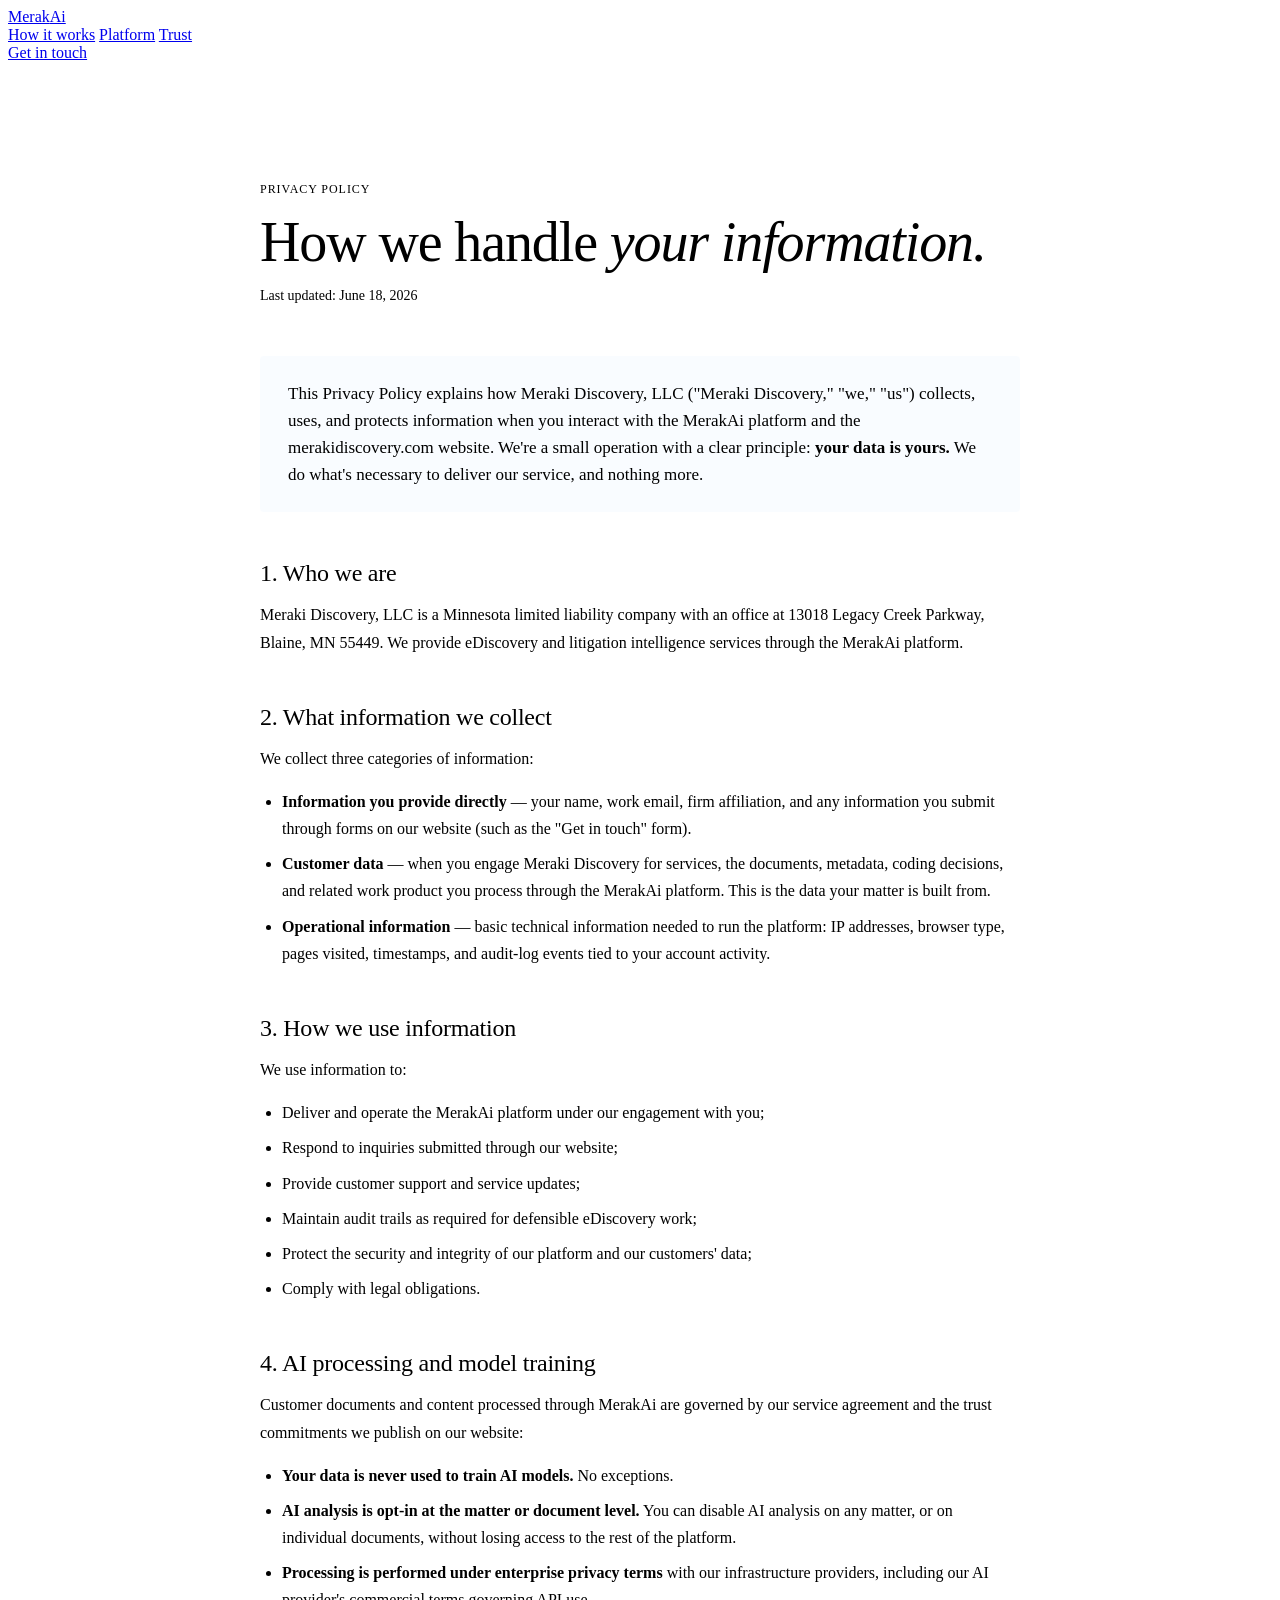
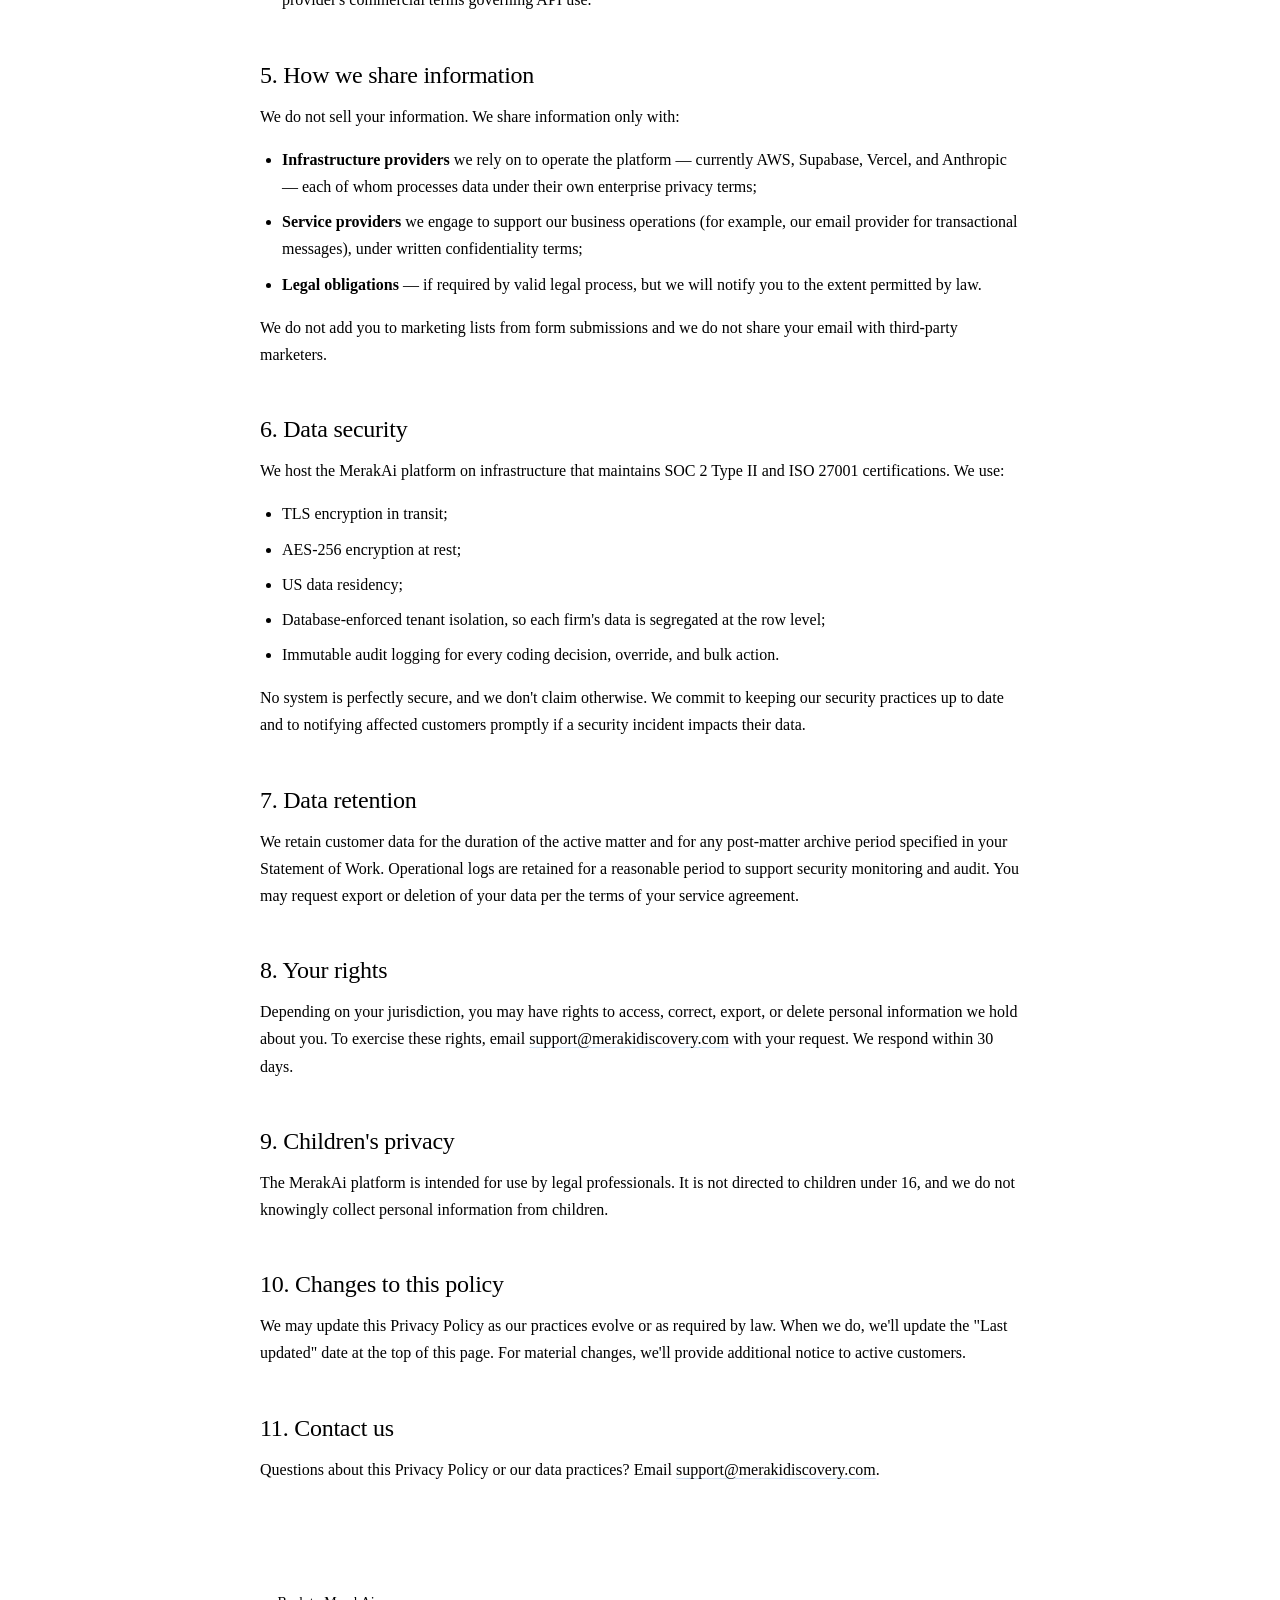
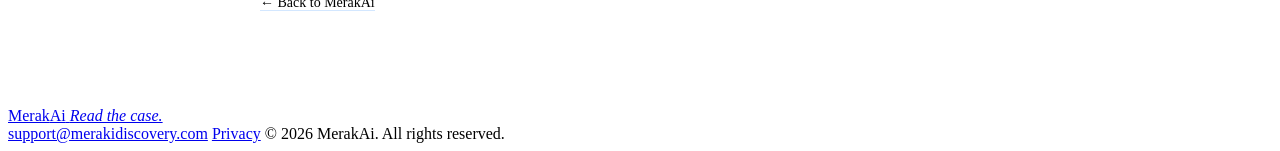
==== public/privacy.html @ 4ba9bc2a "Add files via upload" ====
<!DOCTYPE html>
<html lang="en">
<head>
  <meta charset="UTF-8" />
  <meta name="viewport" content="width=device-width, initial-scale=1.0" />
  <title>Privacy Policy — MerakAi</title>
  <meta name="description" content="MerakAi Privacy Policy — how Meraki Discovery handles your information." />
  <meta name="theme-color" content="#0A0E18" />
  <meta name="robots" content="index, follow" />
  <link rel="icon" type="image/svg+xml" href="/favicon.svg" />
  <link rel="stylesheet" href="/styles.css" />
  <style>
    /* Page-specific styling — keeps consistency with index.html but tunes for long-form */
    .policy {
      max-width: 760px;
      margin: 0 auto;
      padding: 120px 24px 96px;
    }
    .policy-eyebrow {
      font-family: var(--mono);
      font-size: 12px;
      letter-spacing: 0.08em;
      color: var(--text-faint);
      text-transform: uppercase;
      margin-bottom: 16px;
    }
    .policy h1 {
      font-family: var(--display);
      font-size: clamp(40px, 5vw, 56px);
      font-weight: 500;
      letter-spacing: -0.02em;
      line-height: 1.05;
      color: var(--text);
      margin: 0 0 12px;
    }
    .policy h1 em {
      color: var(--blue-bright);
      font-style: italic;
      font-weight: 400;
    }
    .policy .updated {
      font-size: 14px;
      color: var(--text-soft);
      margin-bottom: 48px;
    }
    .policy h2 {
      font-family: var(--display);
      font-size: 24px;
      font-weight: 500;
      letter-spacing: -0.01em;
      color: var(--text);
      margin: 48px 0 14px;
    }
    .policy p {
      font-size: 16px;
      line-height: 1.7;
      color: var(--text-soft);
      margin: 0 0 16px;
      font-weight: 300;
    }
    .policy p strong { color: var(--text); font-weight: 500; }
    .policy ul {
      margin: 0 0 16px;
      padding-left: 22px;
    }
    .policy ul li {
      font-size: 16px;
      line-height: 1.7;
      color: var(--text-soft);
      font-weight: 300;
      margin-bottom: 8px;
    }
    .policy a { color: var(--blue-bright); text-decoration: none; border-bottom: 1px solid rgba(111, 177, 255, 0.3); }
    .policy a:hover { border-bottom-color: var(--blue-bright); }
    .policy .lede {
      font-size: 17px;
      color: var(--text);
      line-height: 1.6;
      margin-bottom: 32px;
      padding: 24px 28px;
      background: rgba(111, 177, 255, 0.04);
      border-left: 2px solid var(--blue-bright);
      border-radius: 4px;
    }
    .policy-footer-back {
      margin-top: 80px;
      padding-top: 32px;
      border-top: 1px solid var(--line);
      font-size: 14px;
    }
  </style>
</head>
<body>

  <!-- ==================== NAV ==================== -->
  <nav class="nav" id="nav">
    <div class="container nav-inner">
      <a href="/" class="nav-brand" aria-label="MerakAi home">
        <span class="brand-merak">Merak</span><span class="brand-ai">Ai</span>
      </a>
      <div class="nav-links">
        <a href="/#how">How it works</a>
        <a href="/#pillars">Platform</a>
        <a href="/#principles">Trust</a>
      </div>
      <a href="/#cta" class="btn btn-primary btn-nav">Get in touch</a>
    </div>
  </nav>

  <!-- ==================== POLICY ==================== -->
  <main class="policy">
    <div class="policy-eyebrow">Privacy Policy</div>
    <h1>How we handle <em>your information.</em></h1>
    <p class="updated">Last updated: June 18, 2026</p>

    <div class="lede">
      This Privacy Policy explains how Meraki Discovery, LLC ("Meraki Discovery," "we," "us") collects, uses, and protects information when you interact with the MerakAi platform and the merakidiscovery.com website. We're a small operation with a clear principle: <strong>your data is yours.</strong> We do what's necessary to deliver our service, and nothing more.
    </div>

    <h2>1. Who we are</h2>
    <p>
      Meraki Discovery, LLC is a Minnesota limited liability company with an office at 13018 Legacy Creek Parkway, Blaine, MN 55449. We provide eDiscovery and litigation intelligence services through the MerakAi platform.
    </p>

    <h2>2. What information we collect</h2>
    <p>
      We collect three categories of information:
    </p>
    <ul>
      <li><strong>Information you provide directly</strong> — your name, work email, firm affiliation, and any information you submit through forms on our website (such as the "Get in touch" form).</li>
      <li><strong>Customer data</strong> — when you engage Meraki Discovery for services, the documents, metadata, coding decisions, and related work product you process through the MerakAi platform. This is the data your matter is built from.</li>
      <li><strong>Operational information</strong> — basic technical information needed to run the platform: IP addresses, browser type, pages visited, timestamps, and audit-log events tied to your account activity.</li>
    </ul>

    <h2>3. How we use information</h2>
    <p>
      We use information to:
    </p>
    <ul>
      <li>Deliver and operate the MerakAi platform under our engagement with you;</li>
      <li>Respond to inquiries submitted through our website;</li>
      <li>Provide customer support and service updates;</li>
      <li>Maintain audit trails as required for defensible eDiscovery work;</li>
      <li>Protect the security and integrity of our platform and our customers' data;</li>
      <li>Comply with legal obligations.</li>
    </ul>

    <h2>4. AI processing and model training</h2>
    <p>
      Customer documents and content processed through MerakAi are governed by our service agreement and the trust commitments we publish on our website:
    </p>
    <ul>
      <li><strong>Your data is never used to train AI models.</strong> No exceptions.</li>
      <li><strong>AI analysis is opt-in at the matter or document level.</strong> You can disable AI analysis on any matter, or on individual documents, without losing access to the rest of the platform.</li>
      <li><strong>Processing is performed under enterprise privacy terms</strong> with our infrastructure providers, including our AI provider's commercial terms governing API use.</li>
    </ul>

    <h2>5. How we share information</h2>
    <p>
      <strong>We do not sell your information.</strong> We share information only with:
    </p>
    <ul>
      <li><strong>Infrastructure providers</strong> we rely on to operate the platform — currently AWS, Supabase, Vercel, and Anthropic — each of whom processes data under their own enterprise privacy terms;</li>
      <li><strong>Service providers</strong> we engage to support our business operations (for example, our email provider for transactional messages), under written confidentiality terms;</li>
      <li><strong>Legal obligations</strong> — if required by valid legal process, but we will notify you to the extent permitted by law.</li>
    </ul>
    <p>
      We do not add you to marketing lists from form submissions and we do not share your email with third-party marketers.
    </p>

    <h2>6. Data security</h2>
    <p>
      We host the MerakAi platform on infrastructure that maintains SOC 2 Type II and ISO 27001 certifications. We use:
    </p>
    <ul>
      <li>TLS encryption in transit;</li>
      <li>AES-256 encryption at rest;</li>
      <li>US data residency;</li>
      <li>Database-enforced tenant isolation, so each firm's data is segregated at the row level;</li>
      <li>Immutable audit logging for every coding decision, override, and bulk action.</li>
    </ul>
    <p>
      No system is perfectly secure, and we don't claim otherwise. We commit to keeping our security practices up to date and to notifying affected customers promptly if a security incident impacts their data.
    </p>

    <h2>7. Data retention</h2>
    <p>
      We retain customer data for the duration of the active matter and for any post-matter archive period specified in your Statement of Work. Operational logs are retained for a reasonable period to support security monitoring and audit. You may request export or deletion of your data per the terms of your service agreement.
    </p>

    <h2>8. Your rights</h2>
    <p>
      Depending on your jurisdiction, you may have rights to access, correct, export, or delete personal information we hold about you. To exercise these rights, email <a href="mailto:support@merakidiscovery.com">support@merakidiscovery.com</a> with your request. We respond within 30 days.
    </p>

    <h2>9. Children's privacy</h2>
    <p>
      The MerakAi platform is intended for use by legal professionals. It is not directed to children under 16, and we do not knowingly collect personal information from children.
    </p>

    <h2>10. Changes to this policy</h2>
    <p>
      We may update this Privacy Policy as our practices evolve or as required by law. When we do, we'll update the "Last updated" date at the top of this page. For material changes, we'll provide additional notice to active customers.
    </p>

    <h2>11. Contact us</h2>
    <p>
      Questions about this Privacy Policy or our data practices? Email <a href="mailto:support@merakidiscovery.com">support@merakidiscovery.com</a>.
    </p>

    <div class="policy-footer-back">
      <a href="/">← Back to MerakAi</a>
    </div>
  </main>

  <!-- ==================== FOOTER ==================== -->
  <footer class="footer">
    <div class="container">
      <div class="footer-grid">
        <a href="/" class="footer-brand">
          <span class="brand-merak">Merak</span><span class="brand-ai">Ai</span>
          <span class="footer-tagline"><em>Read the case.</em></span>
        </a>
        <div class="footer-right">
          <a href="mailto:support@merakidiscovery.com" class="footer-link">support@merakidiscovery.com</a>
          <a href="/privacy.html" class="footer-link">Privacy</a>
          <span class="footer-copy">© 2026 MerakAi. All rights reserved.</span>
        </div>
      </div>
    </div>
  </footer>

</body>
</html>
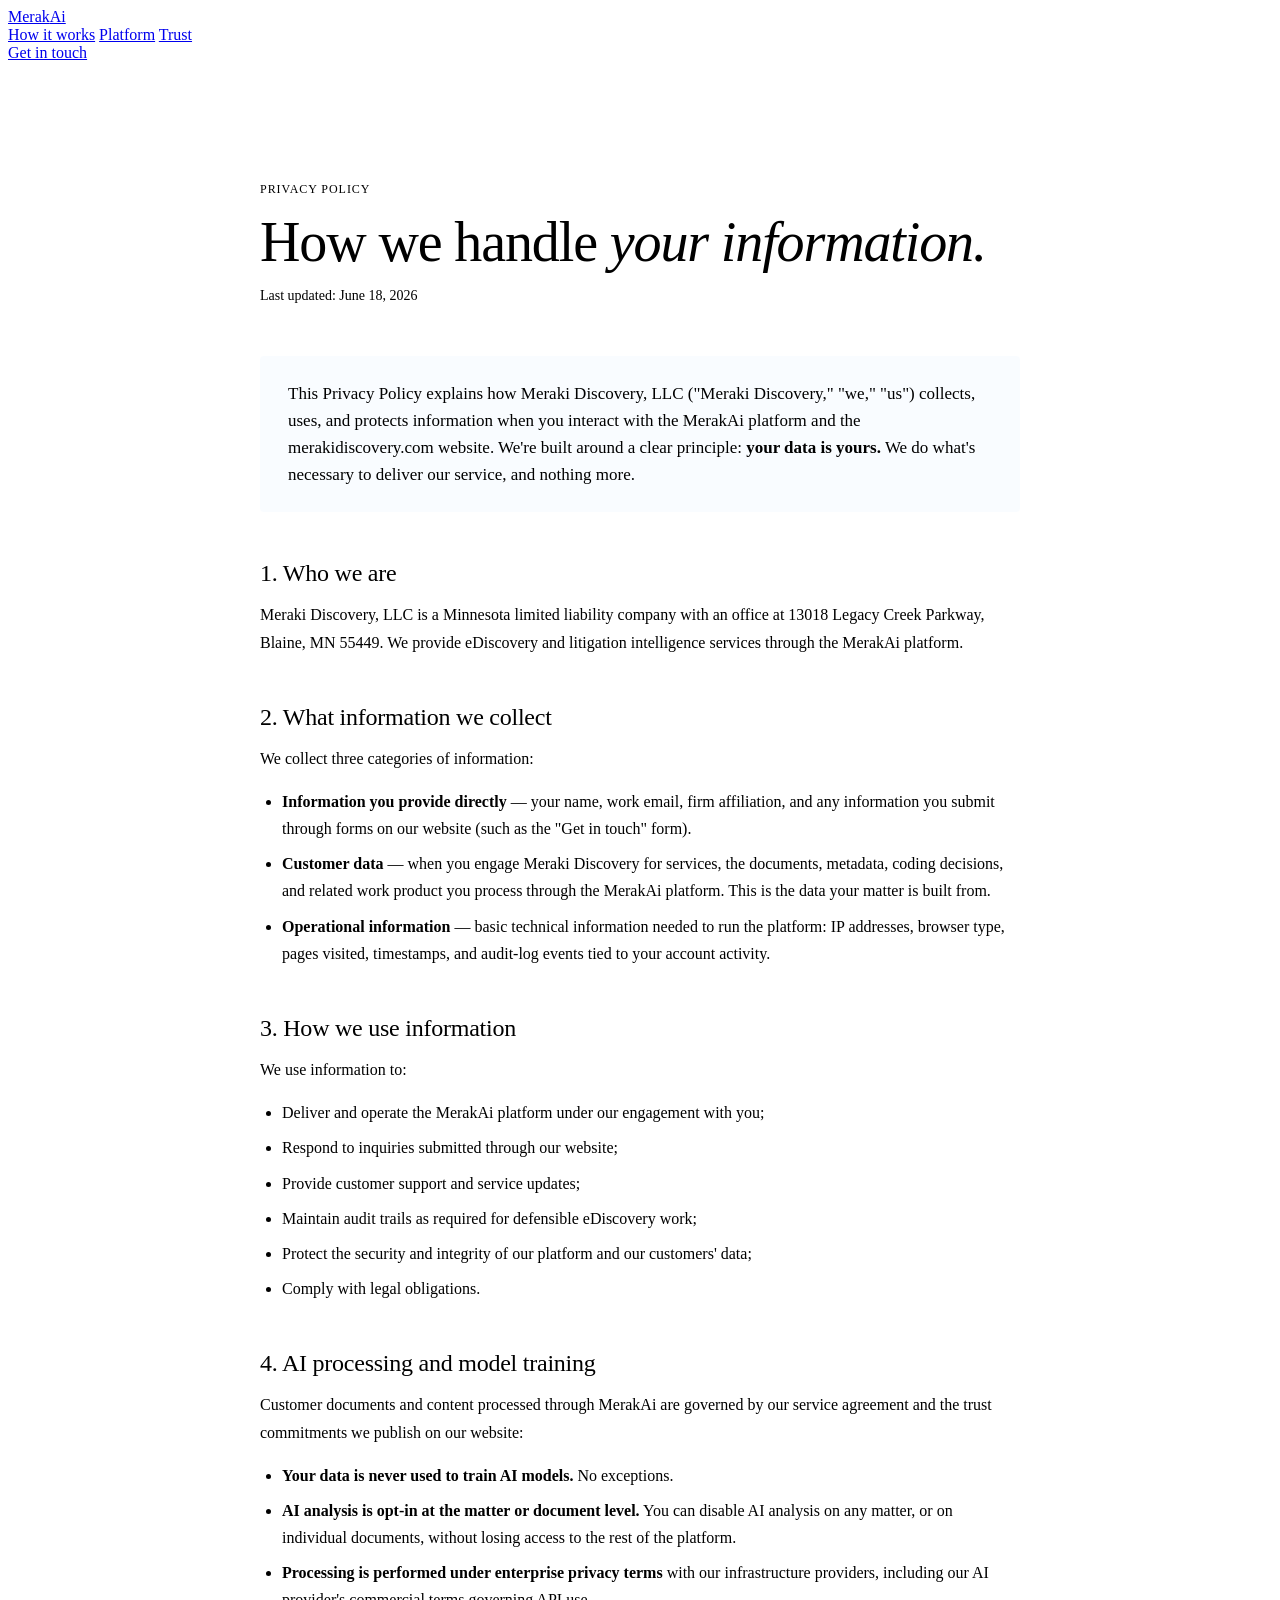
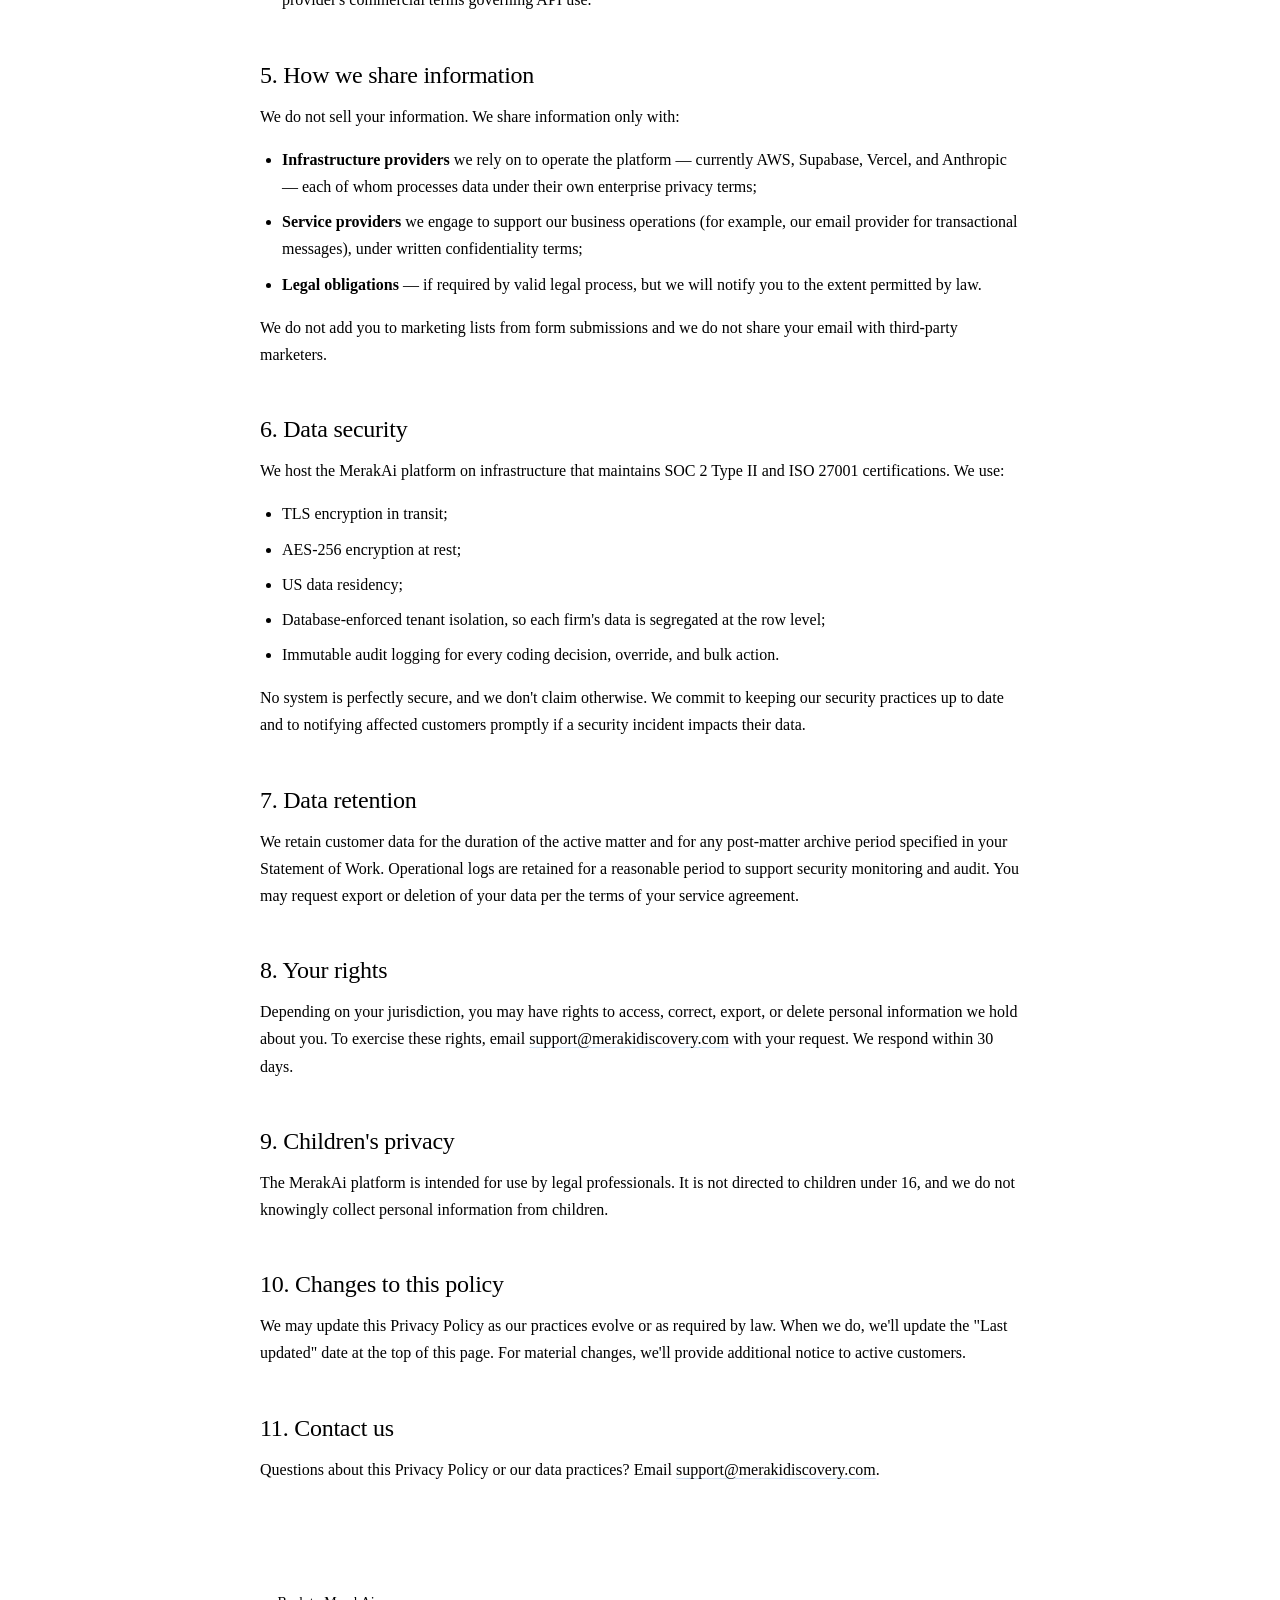
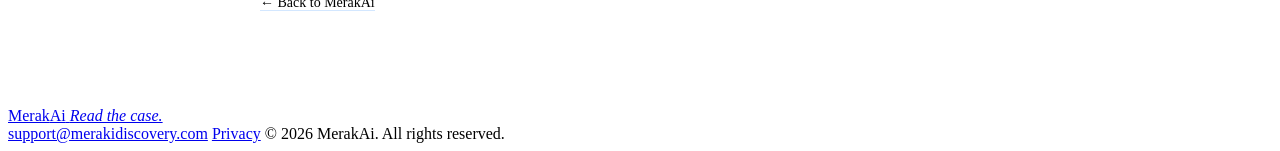
==== commit c54a1e48: "Add files via upload" ====
--- a/public/privacy.html
+++ b/public/privacy.html
@@ -114,7 +114,7 @@
     <p class="updated">Last updated: June 18, 2026</p>
 
     <div class="lede">
-      This Privacy Policy explains how Meraki Discovery, LLC ("Meraki Discovery," "we," "us") collects, uses, and protects information when you interact with the MerakAi platform and the merakidiscovery.com website. We're a small operation with a clear principle: <strong>your data is yours.</strong> We do what's necessary to deliver our service, and nothing more.
+      This Privacy Policy explains how Meraki Discovery, LLC ("Meraki Discovery," "we," "us") collects, uses, and protects information when you interact with the MerakAi platform and the merakidiscovery.com website. We're built around a clear principle: <strong>your data is yours.</strong> We do what's necessary to deliver our service, and nothing more.
     </div>
 
     <h2>1. Who we are</h2>
